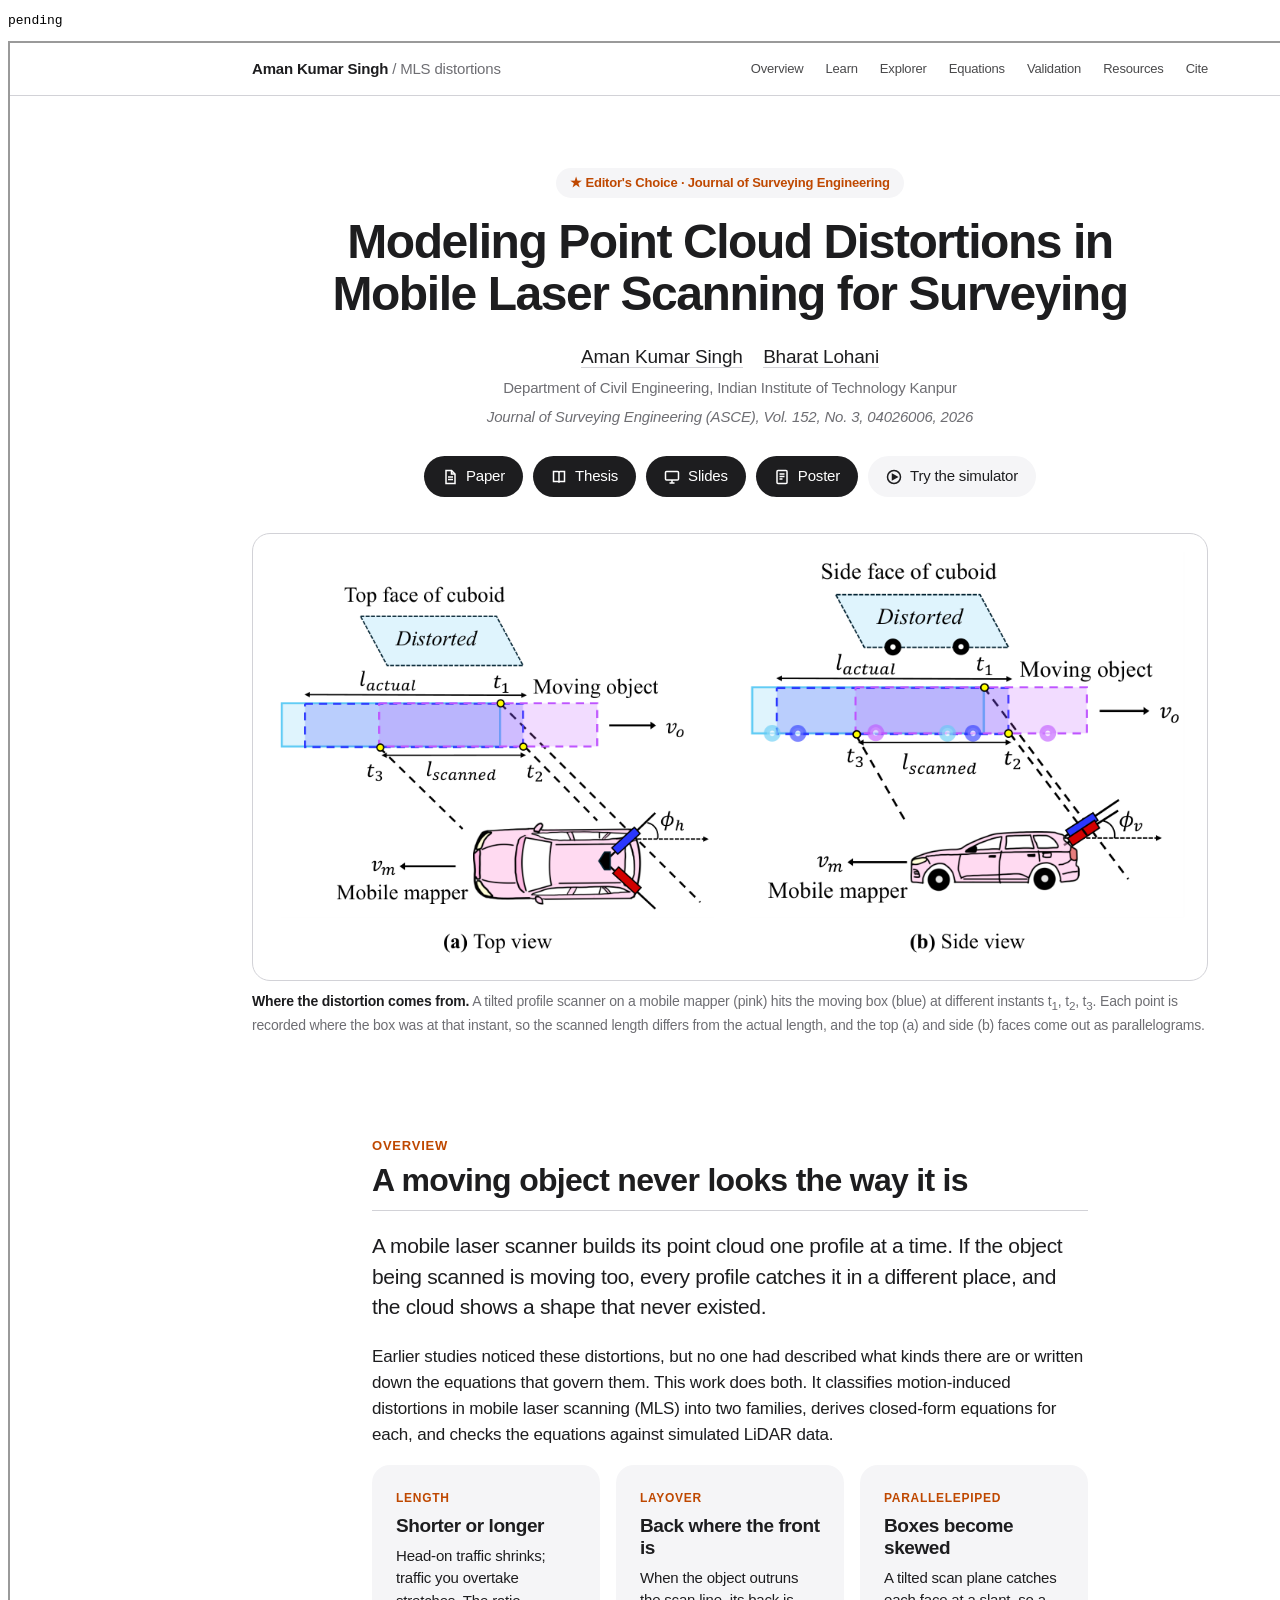
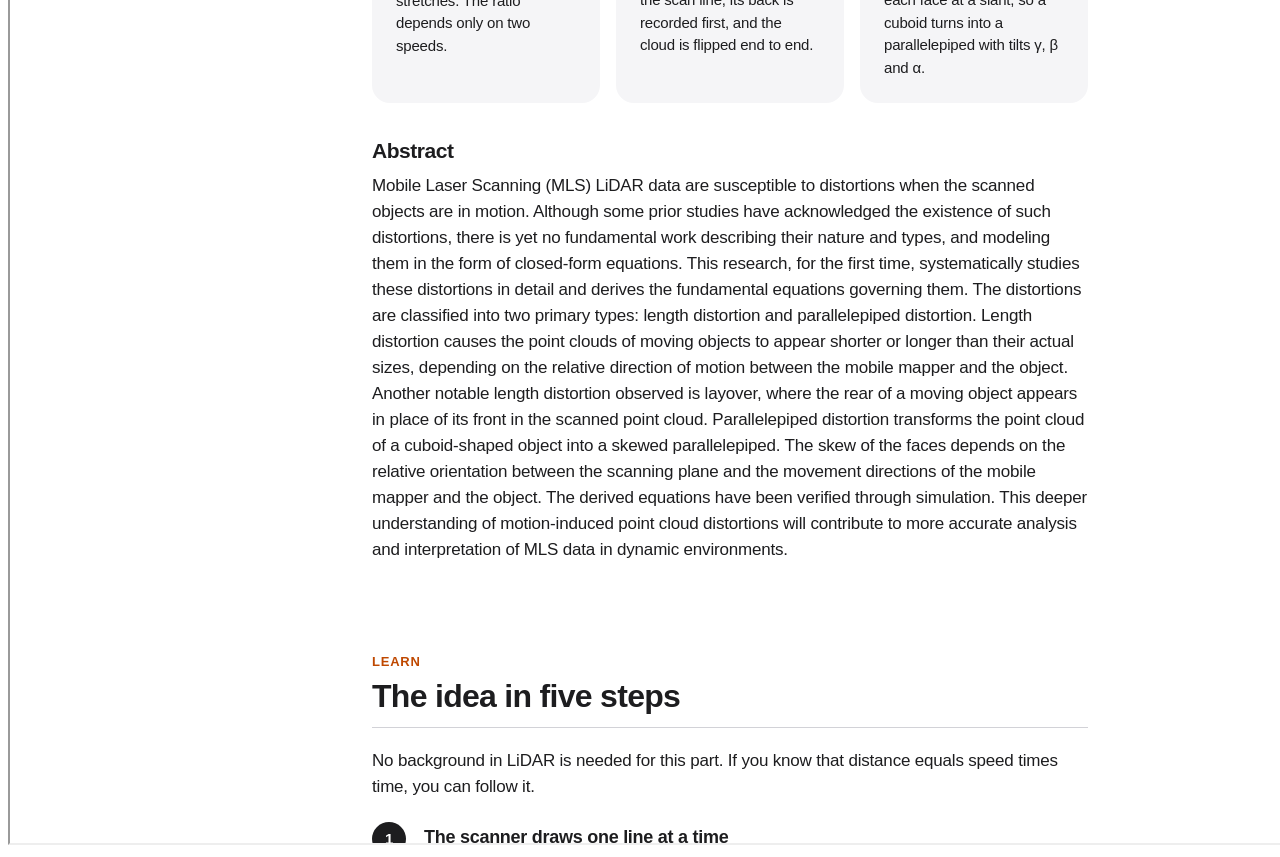
==== tests/canvas-capture.html @ d1eed224 "Add 2D/3D view toggle and 3D renderer A View control switches the explorer canvas to an orthographic" ====
<!doctype html>
<html lang="en">
<head>
<meta charset="utf-8">
<title>Canvas capture (dev only)</title>
<!-- Dev-only. Serve the repo root (python3 -m http.server) and open
     /tests/canvas-capture.html. Loads the explorer for every preset x side
     (end of scan, as after ?case=…) and writes a SHA-256 of each canvas's
     PNG data into #out. Add ?view=3d&case=… is NOT used: 2D only. -->
</head>
<body>
<pre id="out">pending</pre>
<script>
(async function () {
    var cases = ['A1', 'B1', 'A3', 'A2', 'C1', 'D2'], sides = ['L', 'R'], res = {};
    async function sha(s) {
        var b = await crypto.subtle.digest('SHA-256', new TextEncoder().encode(s));
        return Array.from(new Uint8Array(b)).map(function (x) { return x.toString(16).padStart(2, '0'); }).join('');
    }
    function load(src) {
        return new Promise(function (ok) {
            var f = document.createElement('iframe');
            f.style.width = '1440px'; f.style.height = '2400px';
            f.onload = function () { setTimeout(function () { ok(f); }, 400); };
            f.src = src;
            document.body.appendChild(f);
        });
    }
    for (var c of cases) for (var s of sides) {
        var f = await load('/index.html?case=' + c + '&side=' + s);
        var cv = f.contentDocument.querySelector('#explorer canvas');
        var url = cv ? cv.toDataURL('image/png') : '';
        res[c + '-' + s] = { w: cv ? cv.width : 0, h: cv ? cv.height : 0, sha: url ? await sha(url) : null };
        f.remove();
    }
    document.getElementById('out').textContent = 'RESULT ' + JSON.stringify(res);
})();
</script>
</body>
</html>
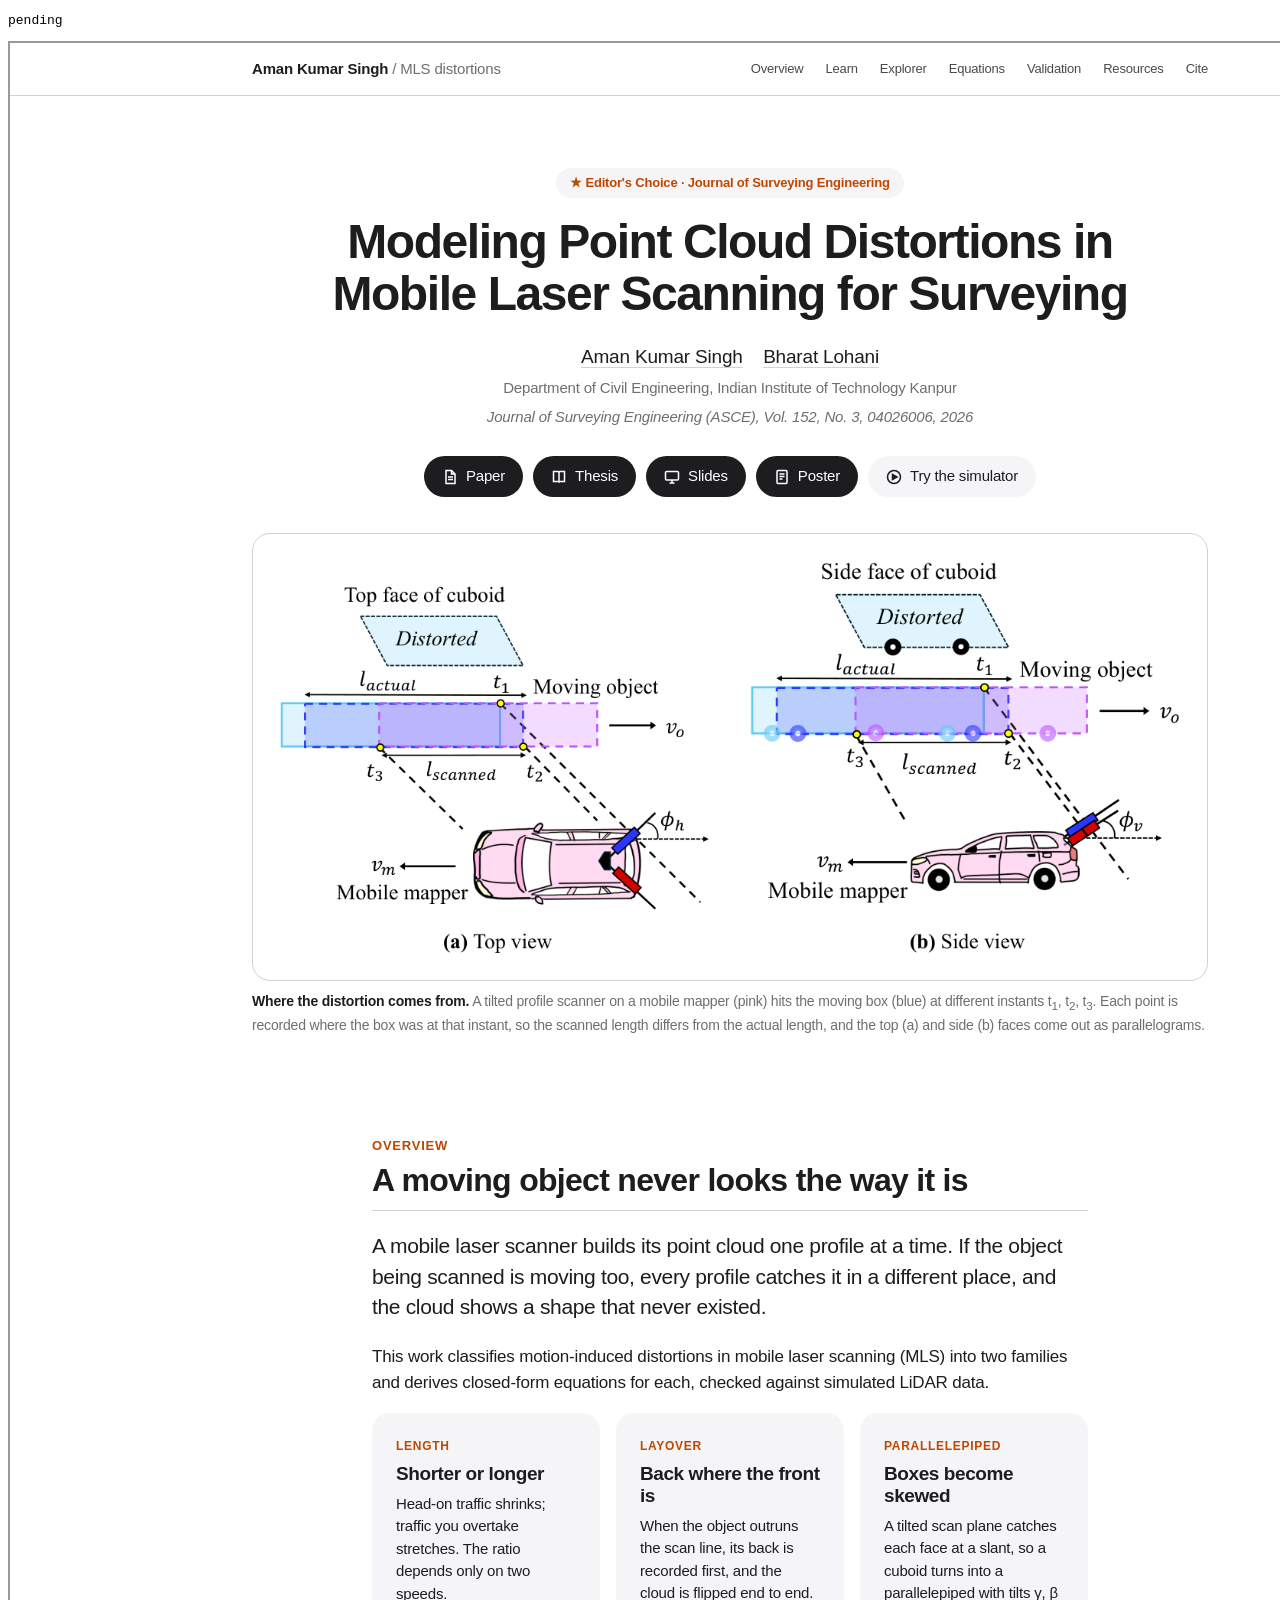
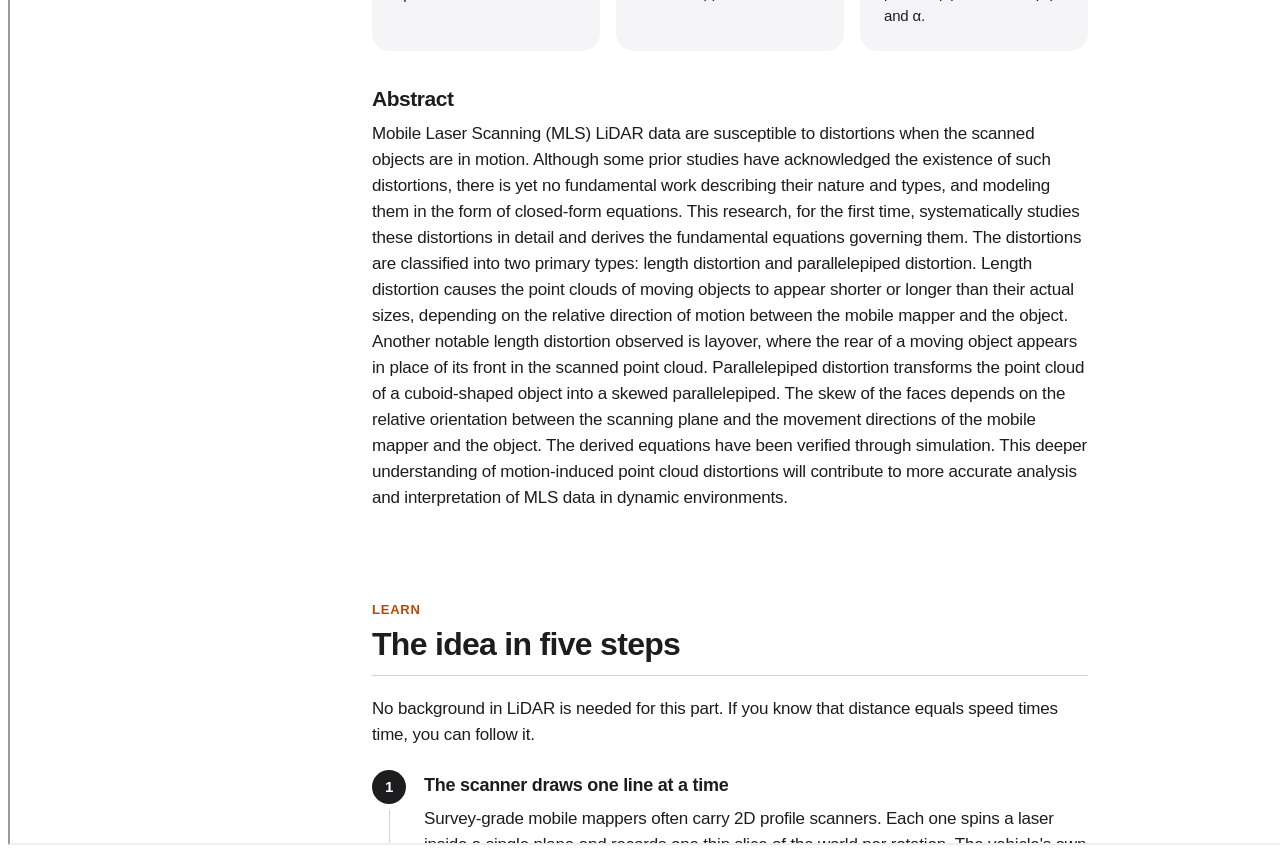
==== commit 68caee2a: "Tests: pin the colour scheme for the canvas hashes and record the browser All 12 canvas hashes faile" ====
--- a/tests/canvas-capture.html
+++ b/tests/canvas-capture.html
@@ -6,7 +6,8 @@
 <!-- Dev-only. Serve the repo root (python3 -m http.server) and open
      /tests/canvas-capture.html. Loads the explorer for every preset x side
      (end of scan, as after ?case=…) and writes a SHA-256 of each canvas's
-     PNG data into #out. Add ?view=3d&case=… is NOT used: 2D only. -->
+     PNG data into #out, with whether the page saw prefers-color-scheme: dark
+     (the canvas colours follow the theme). Add ?view=3d&case=… is NOT used: 2D only. -->
 </head>
 <body>
 <pre id="out">pending</pre>
@@ -21,7 +22,19 @@
         return new Promise(function (ok) {
             var f = document.createElement('iframe');
             f.style.width = '1440px'; f.style.height = '2400px';
-            f.onload = function () { setTimeout(function () { ok(f); }, 400); };
+            // Wait until the explorer has sized its canvas and can redraw (a fixed delay
+            // sometimes caught the 300 x 150 default canvas under load), then fonts, then 400 ms (timers, not
+            // requestAnimationFrame, which does not run under --virtual-time-budget).
+            f.onload = function () {
+                (function poll() {
+                    var w = f.contentWindow, cv = f.contentDocument.querySelector('#explorer canvas');
+                    // style.css applied (the canvas colours come from its tokens) and explorer.js ran;
+                    // no time limit: virtual time races ahead, the caller times out and retries
+                    if (cv && cv.width !== 300 && w.mlsRedraw && w.getComputedStyle(f.contentDocument.documentElement).getPropertyValue('--left').trim()) {
+                        f.contentDocument.fonts.ready.then(function () { setTimeout(function () { ok(f); }, 400); });
+                    } else setTimeout(poll, 50);
+                })();
+            };
             f.src = src;
             document.body.appendChild(f);
         });
@@ -30,7 +43,8 @@
         var f = await load('/index.html?case=' + c + '&side=' + s);
         var cv = f.contentDocument.querySelector('#explorer canvas');
         var url = cv ? cv.toDataURL('image/png') : '';
-        res[c + '-' + s] = { w: cv ? cv.width : 0, h: cv ? cv.height : 0, sha: url ? await sha(url) : null };
+        res[c + '-' + s] = { w: cv ? cv.width : 0, h: cv ? cv.height : 0, sha: url ? await sha(url) : null,
+                             dark: f.contentWindow.matchMedia('(prefers-color-scheme: dark)').matches };
         f.remove();
     }
     document.getElementById('out').textContent = 'RESULT ' + JSON.stringify(res);
